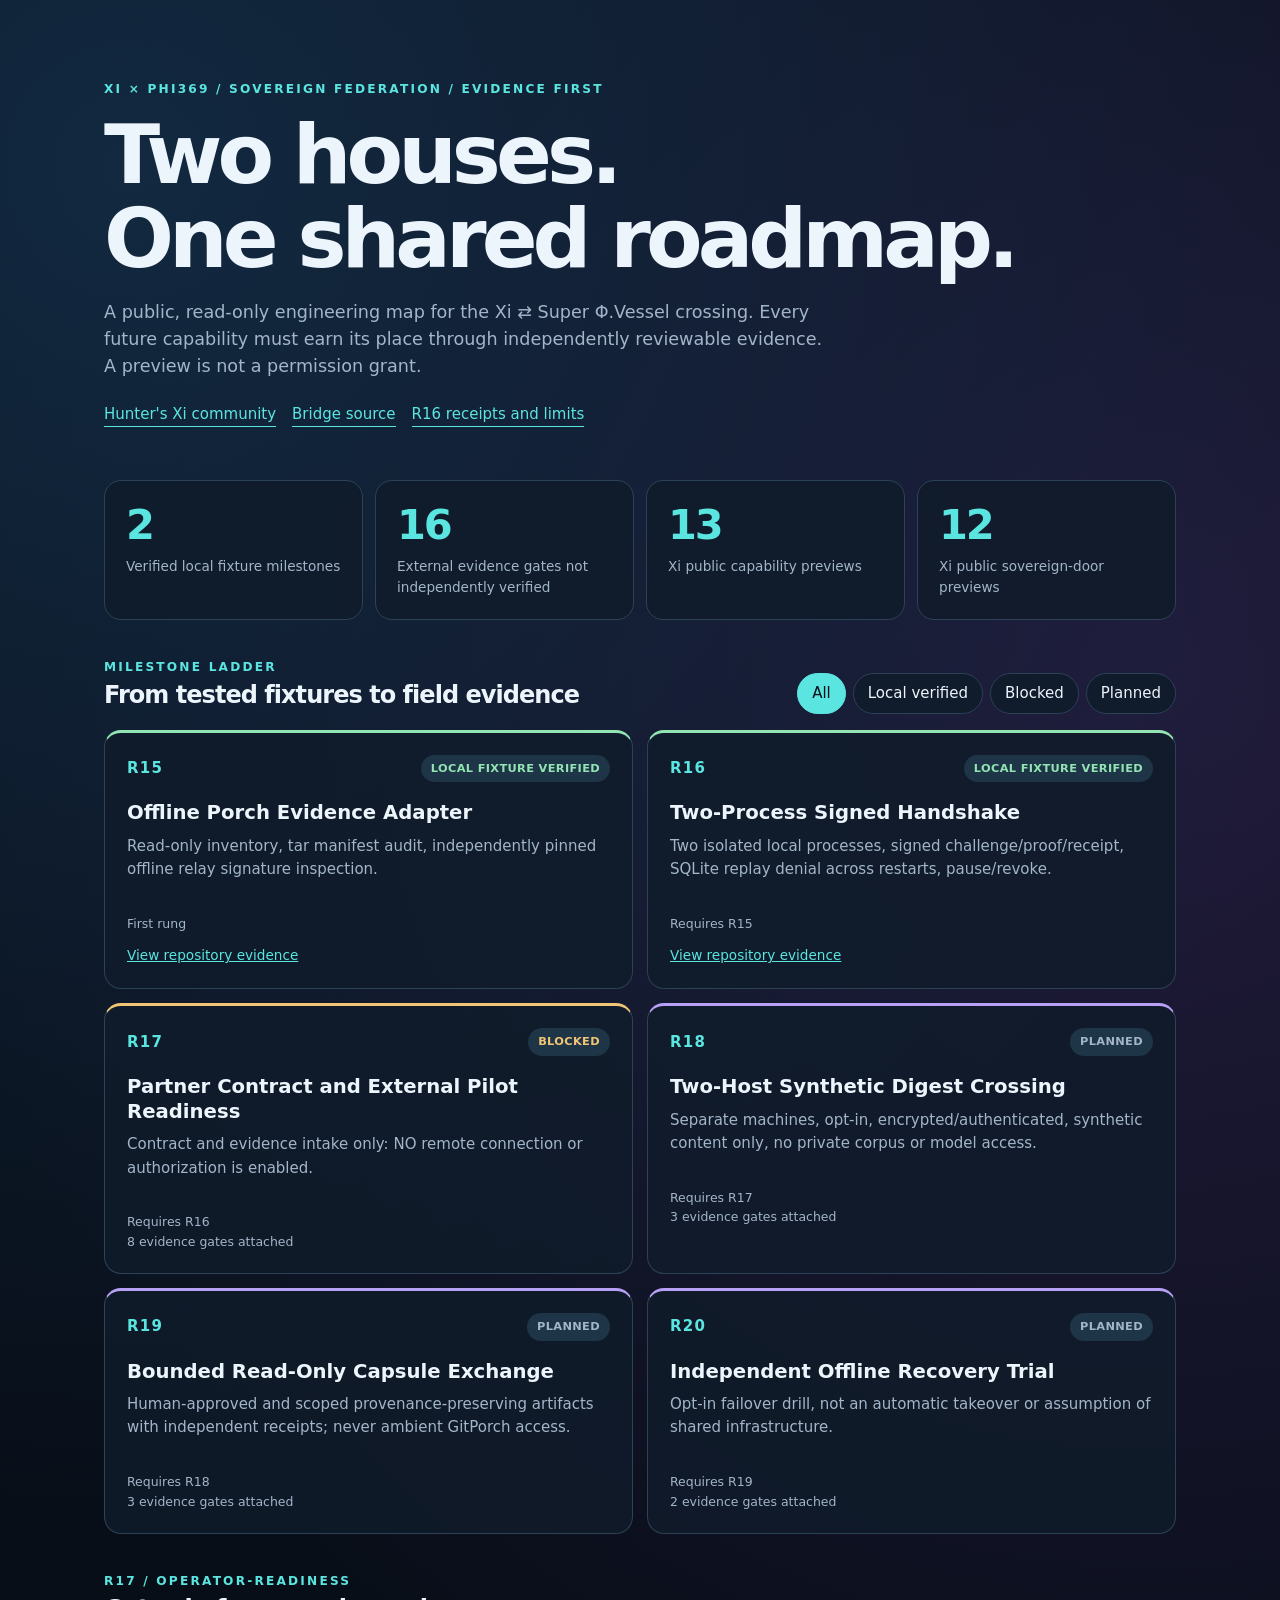
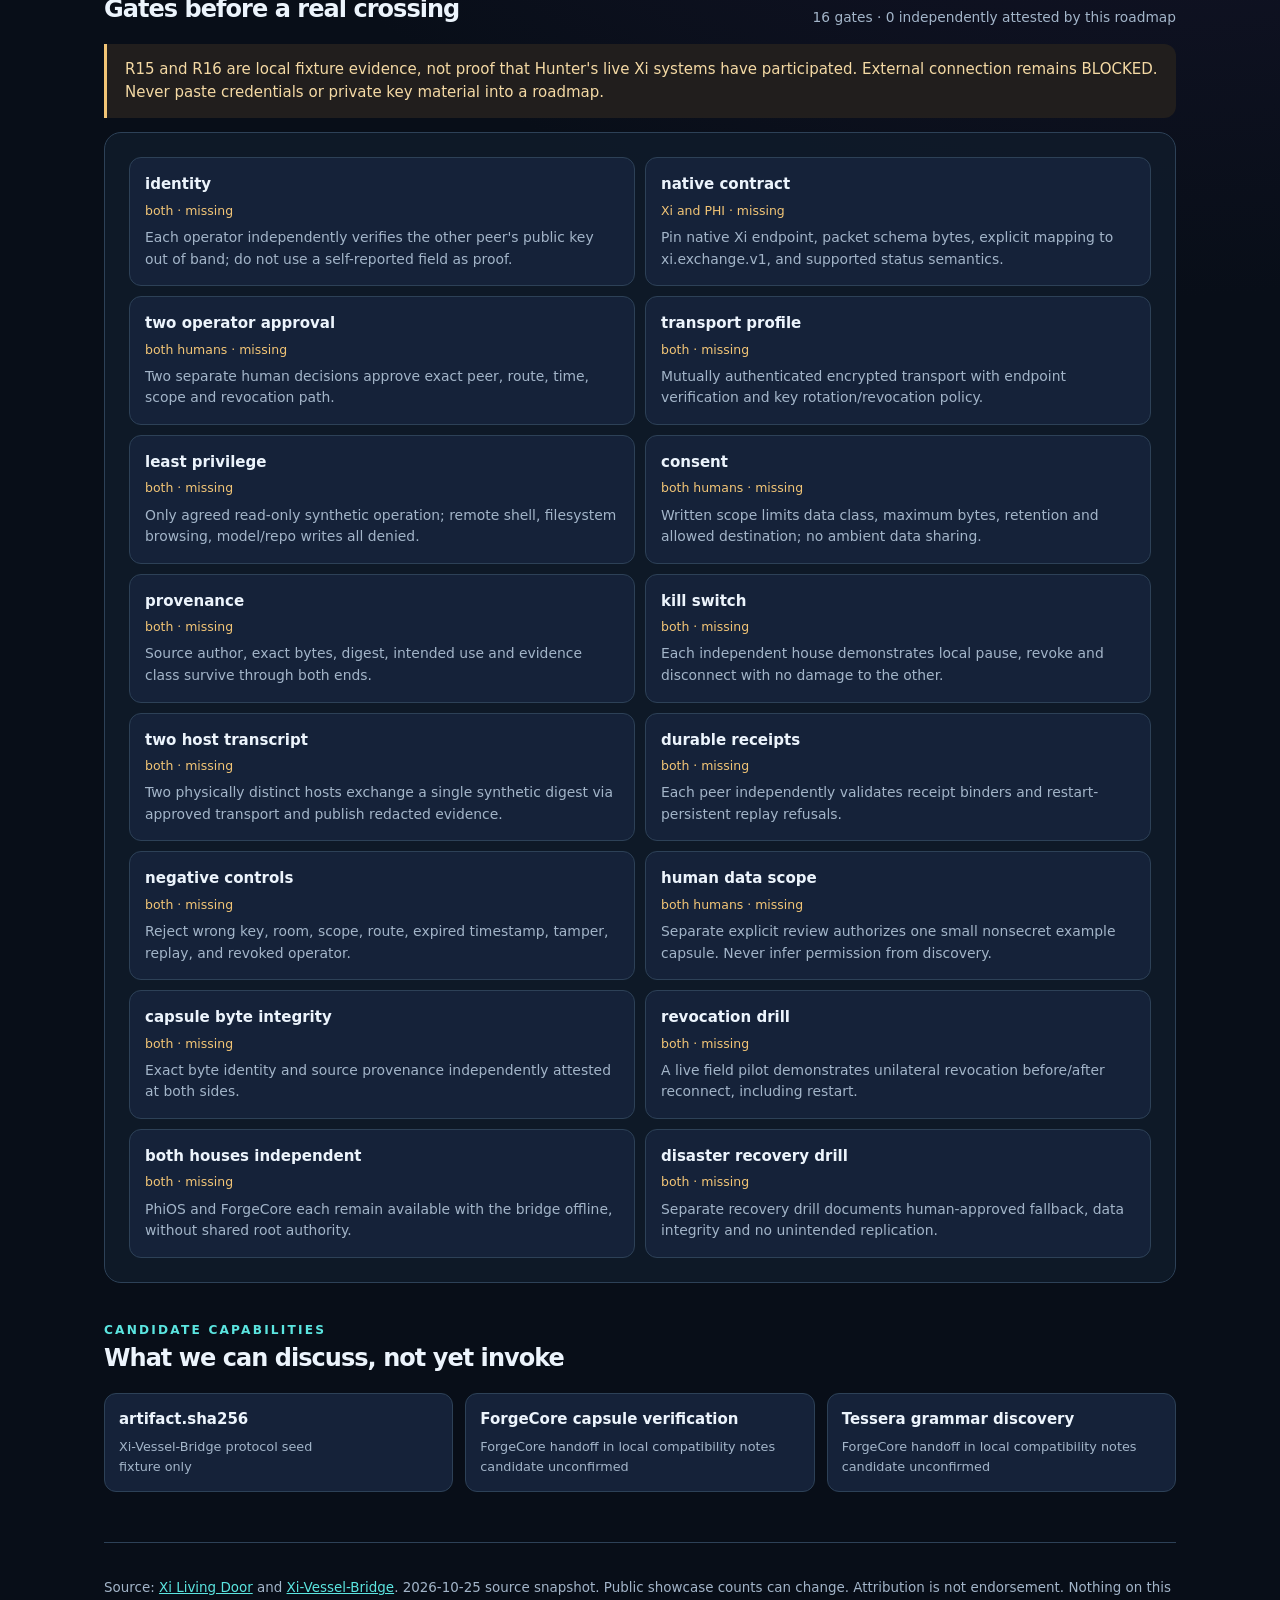
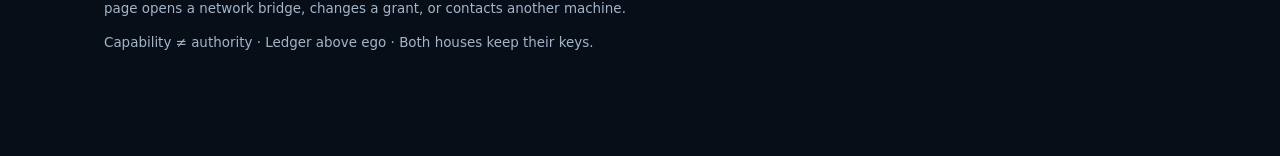
==== roadmap/index.html @ 4e703787 "feat(r17): add standalone read-only roadmap dashboard and filterable gate ledger" ====
<!doctype html>
<html lang="en">
<head>
  <meta charset="utf-8">
  <meta name="viewport" content="width=device-width, initial-scale=1">
  <meta name="description" content="Xi ⇄ PHI369 shared roadmap: independently governed bridge milestones and evidence gates.">
  <title>Xi ⇄ PHI369 | Shared Bridge Roadmap</title>
  <style>
    :root { color-scheme: dark; --bg: #080e18; --panel: #101b2b; --panel2: #152239;
      --text: #ecf4fc; --muted: #a3b5c9; --outline: #2d4157; --aqua: #5be5e0;
      --amber: #f2c576; --violet: #b7a0f5; --green: #92e4b2; }
    * { box-sizing: border-box; }
    body { margin: 0; background: radial-gradient(circle at 10% 5%, #122940 0, transparent 40%),
      radial-gradient(circle at 90% 20%, #221b3c 0, transparent 42%), var(--bg);
      color: var(--text); font: 15px/1.55 ui-sans-serif, system-ui, -apple-system, "Segoe UI", sans-serif; }
    .page { max-width: 1120px; margin: 0 auto; padding: 30px 24px 88px; }
    a { color: var(--aqua); }
    a:hover { color: white; }
    .eyebrow { color: var(--aqua); text-transform: uppercase; letter-spacing: .18em; font-size: .76rem; font-weight: 700; }
    .hero { padding: 50px 0 28px; }
    h1 { font-size: clamp(2.45rem, 6.5vw, 5.15rem); line-height: 1.02; letter-spacing: -.06em; margin: 14px 0 18px; }
    .hero p { max-width: 720px; color: var(--muted); font-size: 1.1rem; }
    .links { display: flex; flex-wrap: wrap; gap: 16px; margin-top: 22px; }
    .links a { text-decoration: none; border-bottom: 1px solid currentColor; }
    .metrics { display: grid; grid-template-columns: repeat(4, 1fr); gap: 12px; margin: 25px 0 36px; }
    .metric, .card, .panel { border: 1px solid var(--outline); background: rgba(16,27,43,.86); border-radius: 17px; }
    .metric { padding: 21px; min-height: 130px; }
    .metric b { display: block; font-size: 2.6rem; line-height: 1.1; letter-spacing: -.055em; color: var(--aqua); }
    .metric span { color: var(--muted); display: block; font-size: .85rem; margin-top: 8px; }
    .section-title { display: flex; justify-content: space-between; align-items: flex-end; flex-wrap: wrap; gap: 8px; margin: 38px 0 16px; }
    h2 { font-size: 1.5rem; letter-spacing: -.04em; margin: 0; }
    .small { font-size: .86rem; color: var(--muted); }
    .filters { display: flex; flex-wrap: wrap; gap: 7px; }
    button { color: var(--text); cursor: pointer; border: 1px solid var(--outline);
      border-radius: 999px; padding: 8px 14px; font: inherit; background: var(--panel); }
    button[aria-pressed="true"], button:hover { color: var(--bg); background: var(--aqua); border-color: var(--aqua); }
    button:focus-visible, a:focus-visible { outline: 3px solid var(--amber); outline-offset: 3px; }
    .timeline { display: grid; grid-template-columns: repeat(2, minmax(0,1fr)); gap: 14px; }
    .card { padding: 22px; border-top: 3px solid var(--violet); }
    .card.done { border-top-color: var(--green); }
    .card.blocked { border-top-color: var(--amber); }
    .card header { display: flex; justify-content: space-between; align-items: center; gap: 10px; }
    .rung { font-weight: 800; color: var(--aqua); letter-spacing: .08em; }
    .status { border-radius: 999px; background: #1e3447; color: var(--muted); font-size: .71rem;
      padding: 5px 10px; text-transform: uppercase; font-weight: 700; letter-spacing: .03em; }
    .done .status { color: var(--green); }
    .blocked .status { color: var(--amber); }
    h3 { font-size: 1.23rem; line-height: 1.25; margin: 19px 0 9px; }
    .card p { color: var(--muted); min-height: 62px; margin: 0 0 17px; }
    .meta { color: var(--muted); font-size: .78rem; }
    .proof { display: block; margin-top: 12px; font-size: .85rem; }
    .panel { padding: 24px; margin: 14px 0; }
    .panel h3 { margin-top: 0; }
    .gate-grid { display: grid; grid-template-columns: repeat(2, minmax(0,1fr)); gap: 10px; }
    .gate { border: 1px solid var(--outline); border-radius: 12px; padding: 15px; background: var(--panel2); }
    .gate strong { display: block; font-size: .94rem; }
    .gate .owner { font-size: .78rem; color: var(--amber); margin: 4px 0; }
    .gate p { margin: 7px 0 0; color: var(--muted); font-size: .87rem; }
    .note { border-left: 3px solid var(--amber); background: #211e1d; color: #f4d9a4;
      padding: 14px 18px; border-radius: 0 12px 12px 0; }
    .candidates { display: grid; grid-template-columns: repeat(3, minmax(0,1fr)); gap: 12px; }
    .candidate { border: 1px solid var(--outline); background: var(--panel2); padding: 14px; border-radius: 12px; }
    .candidate strong { display: block; margin-bottom: 6px; }
    .candidate span { display: block; font-size: .8rem; color: var(--muted); }
    footer { margin-top: 50px; padding-top: 22px; border-top: 1px solid var(--outline); color: var(--muted); font-size: .84rem; }
    #error { display: none; }
    @media (max-width: 760px) { .metrics { grid-template-columns: repeat(2,1fr); }
      .timeline, .gate-grid { grid-template-columns: 1fr; } .candidates { grid-template-columns: 1fr; }
      .page { padding: 20px 15px 60px; } .hero { padding-top: 28px; } }
    @media (prefers-reduced-motion: no-preference) { .card { transition: transform .16s ease; }
      .card:hover { transform: translateY(-2px); } }
  </style>
</head>
<body>
<main class="page">
  <div class="hero">
    <div class="eyebrow">Xi × PHI369 / Sovereign federation / Evidence first</div>
    <h1>Two houses.<br>One shared roadmap.</h1>
    <p>A public, read-only engineering map for the Xi ⇄ Super Φ.Vessel crossing.
      Every future capability must earn its place through independently reviewable evidence.
      A preview is not a permission grant.</p>
    <div class="links">
      <a href="https://www.xi-field.com/#community" rel="noopener noreferrer" target="_blank">Hunter's Xi community</a>
      <a href="https://github.com/MichaelWave369/xi-vessel-bridge" rel="noopener noreferrer" target="_blank">Bridge source</a>
      <a href="https://github.com/MichaelWave369/xi-vessel-bridge/blob/main/docs/PHI_XI_HANDSHAKE_R16.md" rel="noopener noreferrer" target="_blank">R16 receipts and limits</a>
    </div>
  </div>
  <div id="error" class="note" role="alert"></div>
  <section class="metrics" id="metrics" aria-label="Roadmap counters">
    <div class="metric"><b>2</b><span>Local fixture milestones</span></div>
    <div class="metric"><b>16</b><span>Unverified external gates</span></div>
    <div class="metric"><b>13</b><span>Xi public capability previews</span></div>
    <div class="metric"><b>12</b><span>Xi public sovereign-door previews</span></div>
  </section>
  <div class="section-title">
    <div><div class="eyebrow">Milestone ladder</div><h2>From tested fixtures to field evidence</h2></div>
    <div class="filters" id="filters" role="group" aria-label="Milestone filter">
      <button type="button" data-filter="all" aria-pressed="true">All</button>
      <button type="button" data-filter="local_fixture_verified" aria-pressed="false">Local verified</button>
      <button type="button" data-filter="blocked" aria-pressed="false">Blocked</button>
      <button type="button" data-filter="planned" aria-pressed="false">Planned</button>
    </div>
  </div>
  <section class="timeline" id="milestones" aria-live="polite"></section>
  <div class="section-title">
    <div><div class="eyebrow">R17 / operator-readiness</div><h2>Gates before a real crossing</h2></div>
    <span class="small" id="gate-count">16 requirements, no external approval recorded</span>
  </div>
  <div class="note">R15 and R16 are local fixture evidence, not proof that Hunter's live Xi systems
    have participated. External connection remains BLOCKED. Never paste credentials or private key material into a roadmap.</div>
  <section class="panel">
    <div class="gate-grid" id="gates"></div>
  </section>
  <div class="section-title"><div><div class="eyebrow">Candidate capabilities</div>
    <h2>What we can discuss, not yet invoke</h2></div></div>
  <section class="candidates" id="candidates"></section>
  <footer>
    <p>Source: <a href="https://www.xi-field.com/#community" rel="noopener noreferrer">Xi Living Door</a> and
    <a href="https://github.com/MichaelWave369/xi-vessel-bridge" rel="noopener noreferrer">Xi-Vessel-Bridge</a>.
    <span id="as-of">2026-10-25 snapshot</span>. Public showcase counts can change. Attribution is not endorsement.
    Nothing on this page opens a network bridge, changes a grant, or contacts another machine.</p>
    <p>Capability ≠ authority · Ledger above ego · Both houses keep their keys.</p>
  </footer>
</main>
<script>
(function () {
  "use strict";
  var allowedStates = { local_fixture_verified: true, blocked: true, planned: true };
  var currentFilter = "all";
  var milestones = [];
  function node(tag, className, txt) {
    var el = document.createElement(tag);
    if (className) el.className = className;
    if (txt !== undefined) el.textContent = String(txt);
    return el;
  }
  function append(parent, tag, className, txt) {
    var el = node(tag, className, txt); parent.appendChild(el); return el;
  }
  function draw() {
    var target = document.getElementById("milestones");
    target.replaceChildren();
    milestones.filter(function (m) { return currentFilter === "all" || m.state === currentFilter; })
      .forEach(function (m) {
        var css = m.state === "local_fixture_verified" ? "done" : m.state;
        var card = append(target, "article", "card " + css);
        var heading = append(card, "header");
        append(heading, "span", "rung", m.id);
        append(heading, "span", "status", m.state === "local_fixture_verified" ? "Local fixture verified" : m.state);
        append(card, "h3", "", m.title);
        append(card, "p", "", m.note);
        append(card, "div", "meta", m.depends_on.length ? "Requires " + m.depends_on.join(", ") : "First rung");
        if (m.gate_ids.length) append(card, "div", "meta", m.gate_ids.length + " evidence gates attached");
        if (m.evidence_links.length) {
          var link = append(card, "a", "proof", "View repository evidence");
          link.href = m.evidence_links[0]; link.rel = "noopener noreferrer"; link.target = "_blank";
        }
      });
  }
  document.querySelectorAll("#filters button").forEach(function (btn) {
    btn.addEventListener("click", function () {
      currentFilter = btn.getAttribute("data-filter");
      document.querySelectorAll("#filters button").forEach(function (b) {
        b.setAttribute("aria-pressed", String(b === btn));
      });
      draw();
    });
  });
  fetch("./bridge-roadmap.json", { cache: "no-store" })
    .then(function (response) { if (!response.ok) throw Error("Roadmap JSON unavailable"); return response.json(); })
    .then(function (data) {
      if (data.schema !== "PhiXi.SharedRoadmap.v1" || data.live_xi_connected !== false ||
          data.authority !== "none" || data.status !== "candidate_planning_only" ||
          !Array.isArray(data.milestones) || !Array.isArray(data.gates)) {
        throw Error("Roadmap not recognized or unexpectedly claims live authority");
      }
      if (data.milestones.some(function(m) { return !allowedStates[m.state]; }) ||
          data.gates.some(function(g) { return g.state !== "missing" && g.state !== "candidate_unverified"; })) {
        throw Error("Unsupported evidence-state promotion");
      }
      milestones = data.milestones;
      document.getElementById("metrics").replaceChildren();
      var vals = [
        [milestones.filter(function(m) { return m.state === "local_fixture_verified"; }).length, "Verified local fixture milestones"],
        [data.gates.length, "External evidence gates not independently verified"],
        [data.xi_public_preview.capabilities_count, "Xi public capability previews"],
        [data.xi_public_preview.sovereign_doors_count, "Xi public sovereign-door previews"]
      ];
      vals.forEach(function (v) {
        var metric = append(document.getElementById("metrics"), "div", "metric");
        append(metric, "b", "", v[0]); append(metric, "span", "", v[1]);
      });
      draw();
      var gateTarget = document.getElementById("gates");
      data.gates.forEach(function (g) {
        var el = append(gateTarget, "article", "gate");
        append(el, "strong", "", g.id.replace(/_/g, " "));
        append(el, "div", "owner", g.owner + " · " + g.state.replace(/_/g, " "));
        append(el, "p", "", g.requirement);
      });
      document.getElementById("gate-count").textContent = data.gates.length + " gates · 0 independently attested by this roadmap";
      data.capability_candidates.forEach(function(c) {
        var el = append(document.getElementById("candidates"), "article", "candidate");
        append(el, "strong", "", c.label);
        append(el, "span", "", c.origin);
        append(el, "span", "", c.state.replace(/_/g, " "));
      });
      document.getElementById("as-of").textContent = data.snapshot_date + " source snapshot";
    })
    .catch(function (error) {
      var el = document.getElementById("error");
      el.style.display = "block";
      el.textContent = "Unable to verify the roadmap data: " + error.message +
        ". Serve this directory over local HTTP, for example: python -m http.server 8000.";
    });
}());
</script>
</body>
</html>
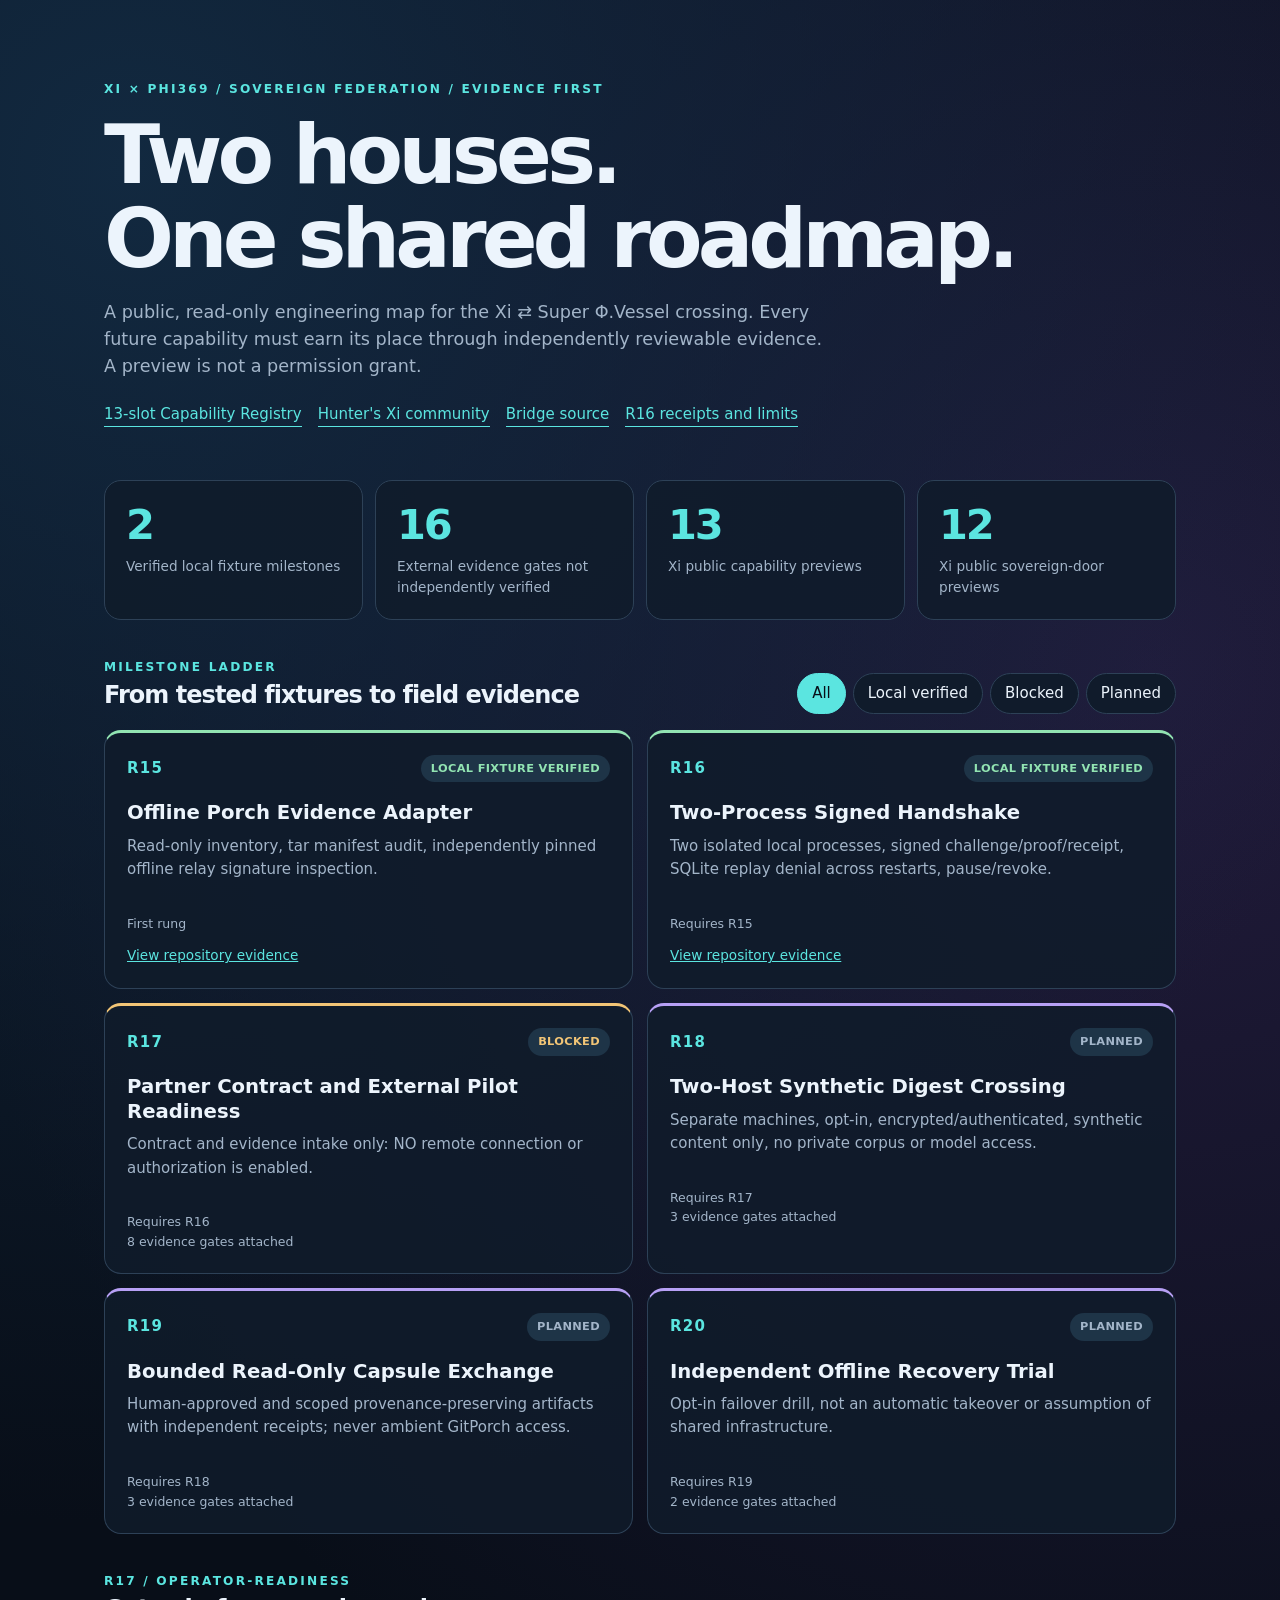
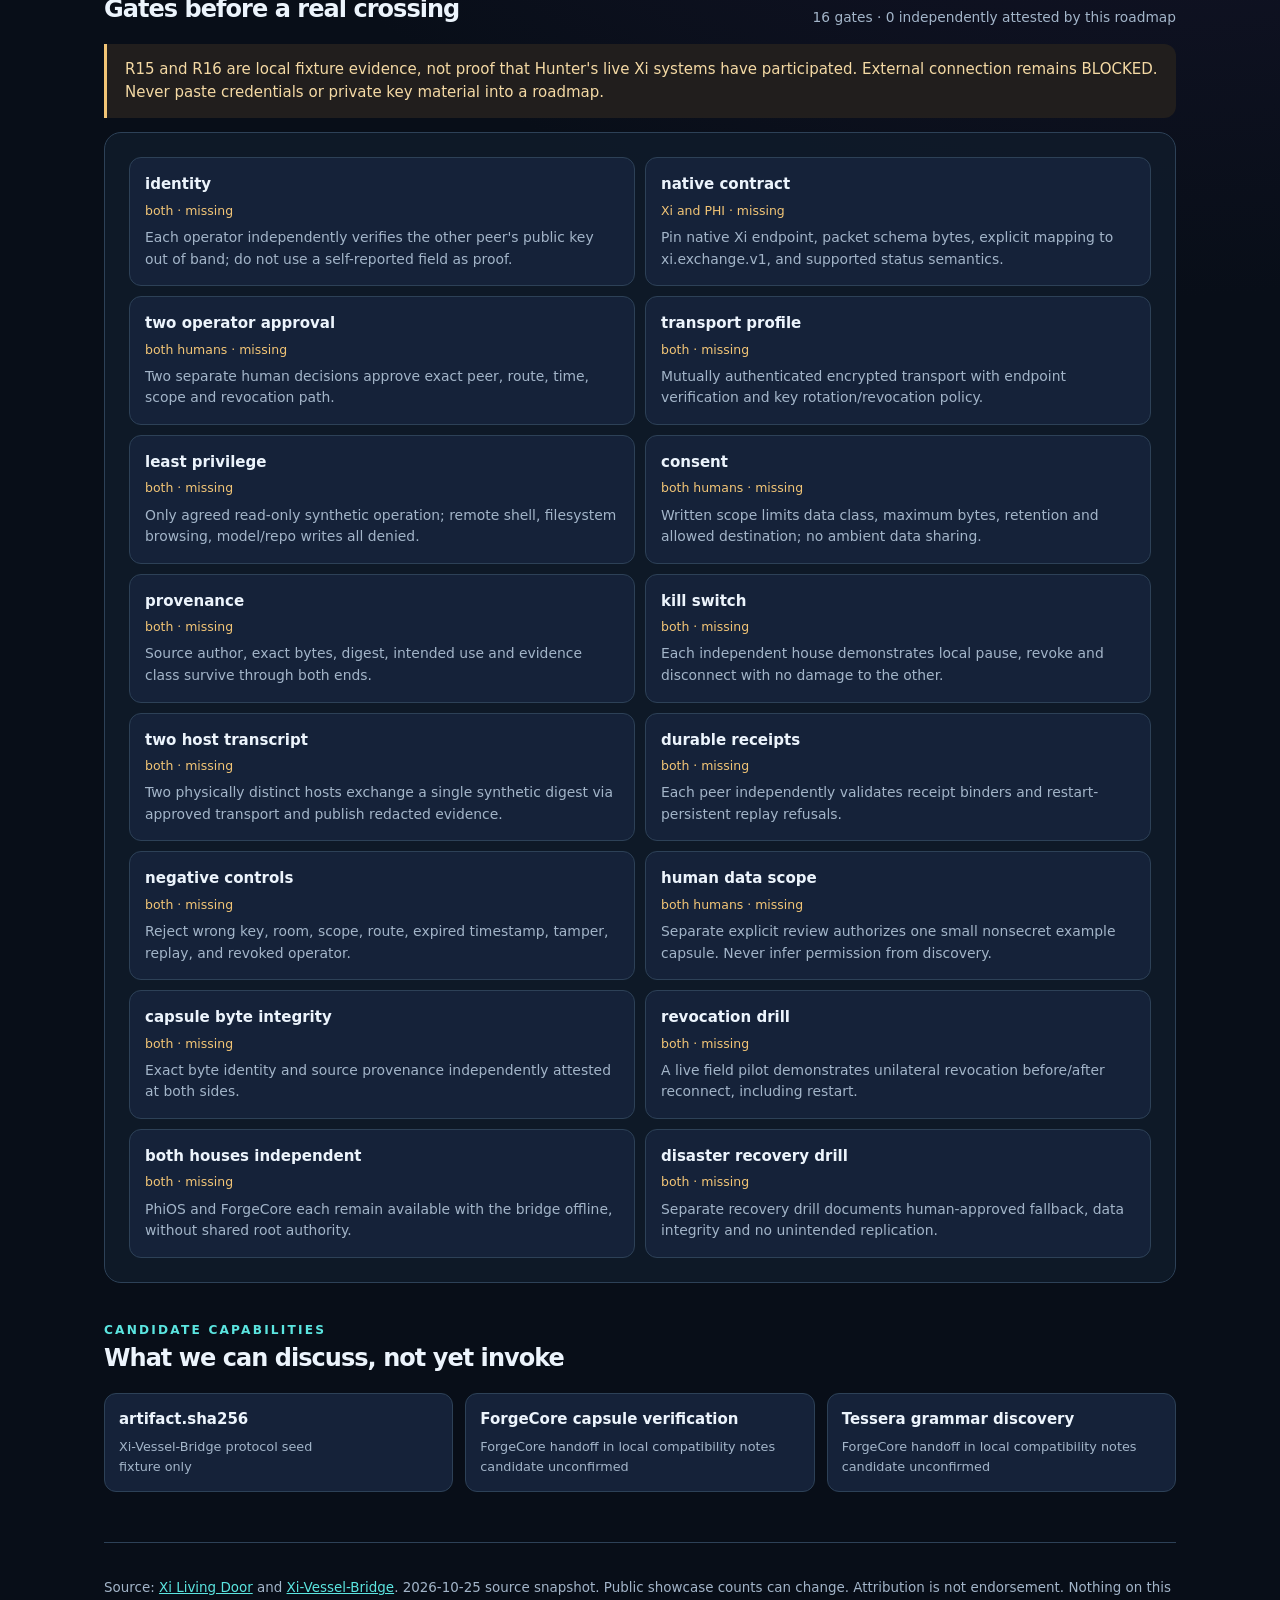
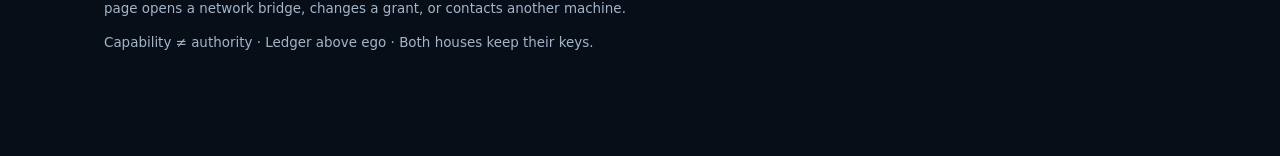
==== commit 6339a1c7: "ui: link Xi capability registry from shared roadmap dashboard" ====
--- a/roadmap/index.html
+++ b/roadmap/index.html
@@ -80,6 +80,7 @@
       Every future capability must earn its place through independently reviewable evidence.
       A preview is not a permission grant.</p>
     <div class="links">
+      <a href="./capabilities.html">13-slot Capability Registry</a>
       <a href="https://www.xi-field.com/#community" rel="noopener noreferrer" target="_blank">Hunter's Xi community</a>
       <a href="https://github.com/MichaelWave369/xi-vessel-bridge" rel="noopener noreferrer" target="_blank">Bridge source</a>
       <a href="https://github.com/MichaelWave369/xi-vessel-bridge/blob/main/docs/PHI_XI_HANDSHAKE_R16.md" rel="noopener noreferrer" target="_blank">R16 receipts and limits</a>
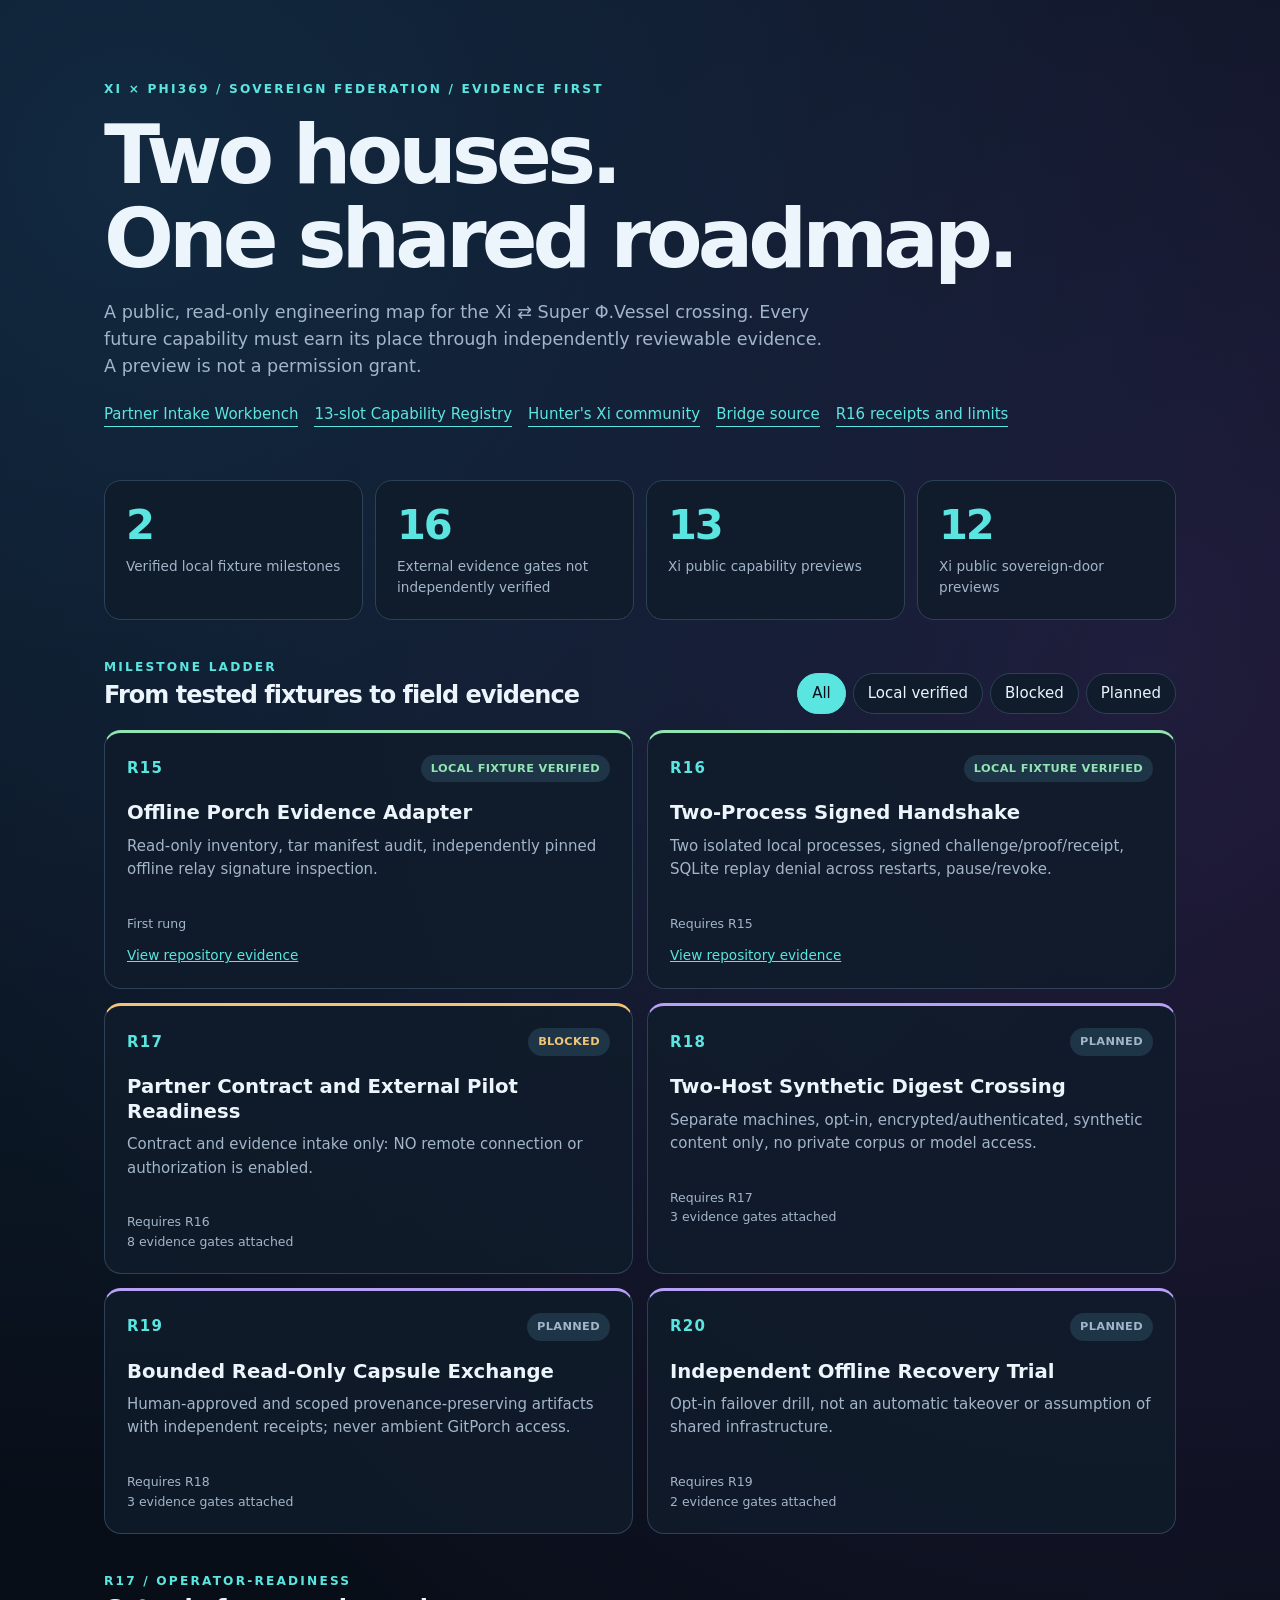
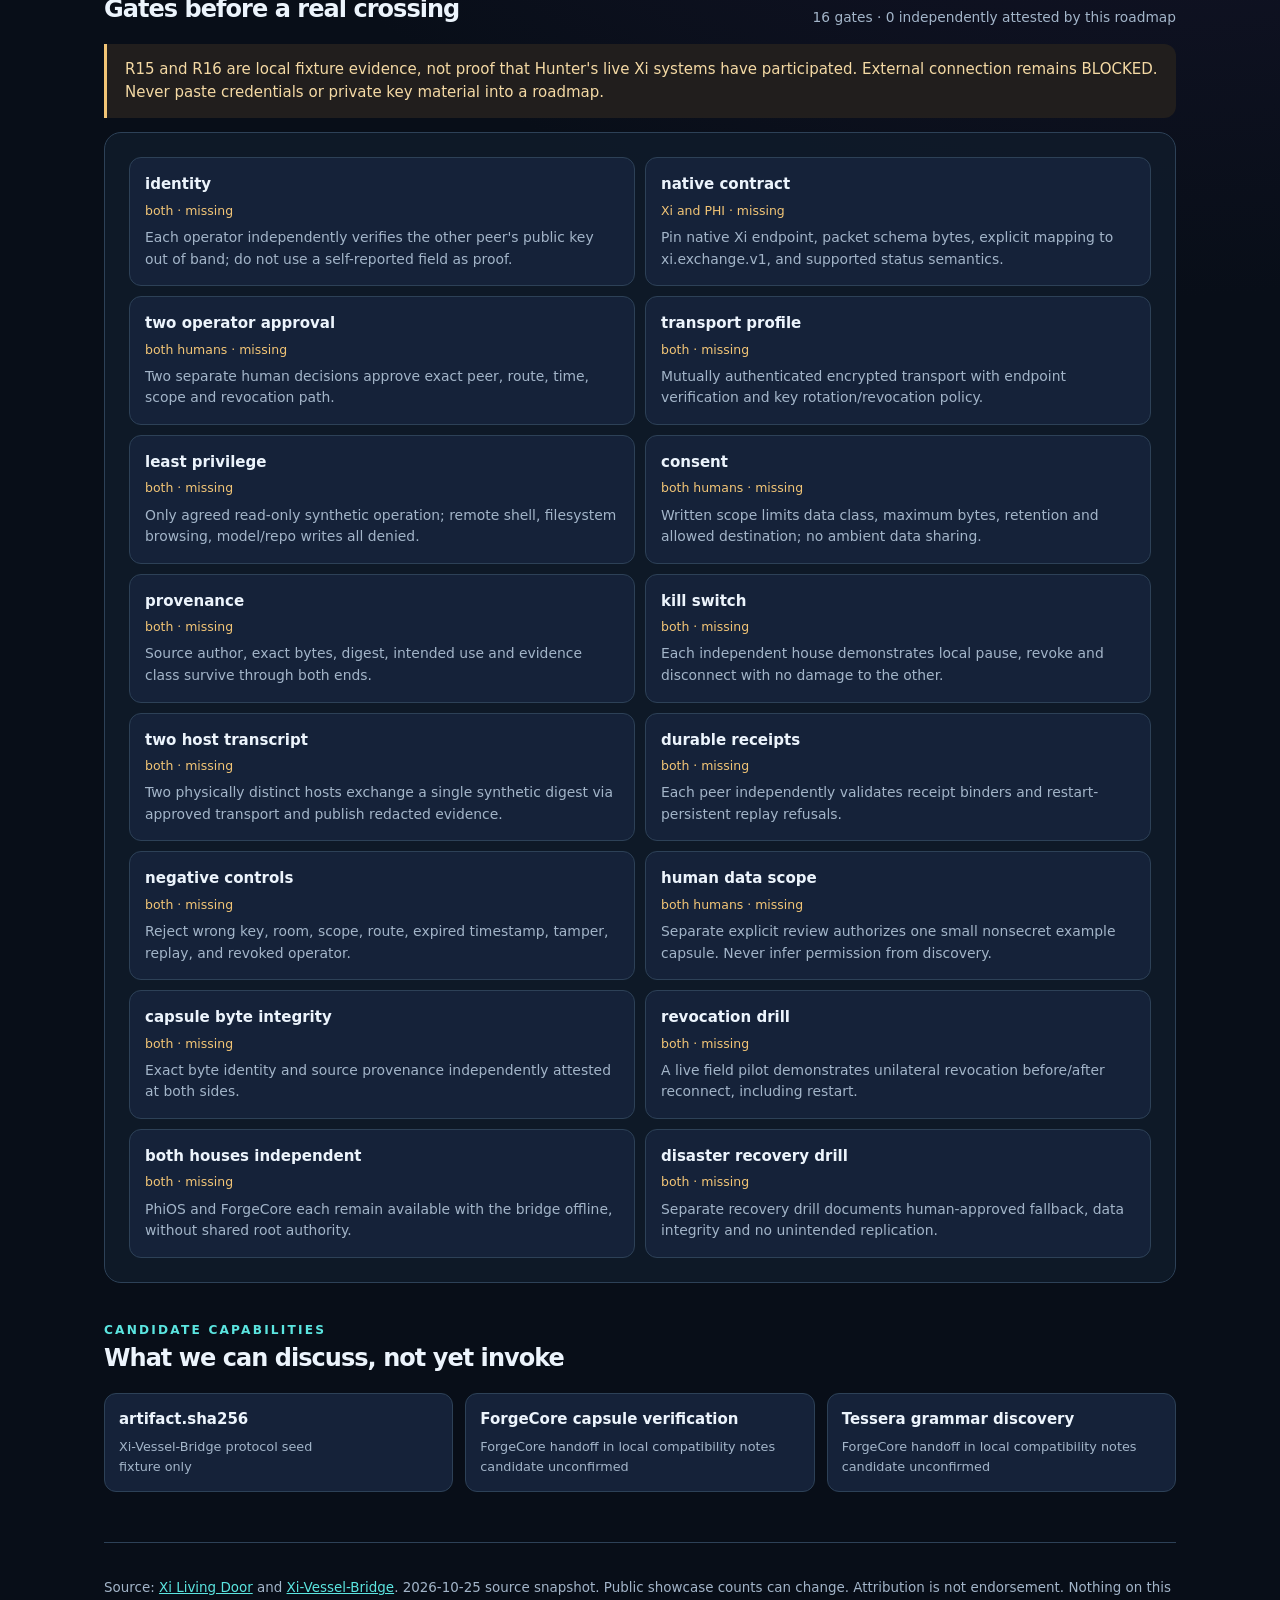
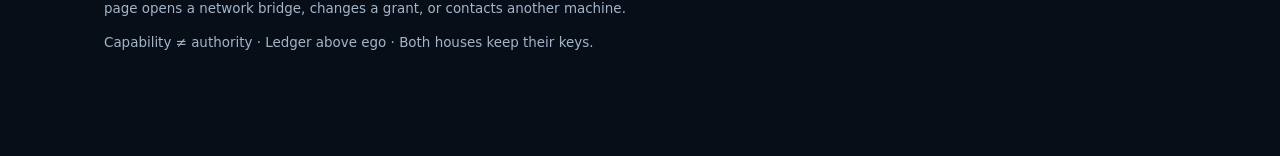
==== commit aa6888a8: "ui(r17.2): link local partner intake workbench from shared roadmap" ====
--- a/roadmap/index.html
+++ b/roadmap/index.html
@@ -80,6 +80,7 @@
       Every future capability must earn its place through independently reviewable evidence.
       A preview is not a permission grant.</p>
     <div class="links">
+      <a href="./intake.html">Partner Intake Workbench</a>
       <a href="./capabilities.html">13-slot Capability Registry</a>
       <a href="https://www.xi-field.com/#community" rel="noopener noreferrer" target="_blank">Hunter's Xi community</a>
       <a href="https://github.com/MichaelWave369/xi-vessel-bridge" rel="noopener noreferrer" target="_blank">Bridge source</a>
